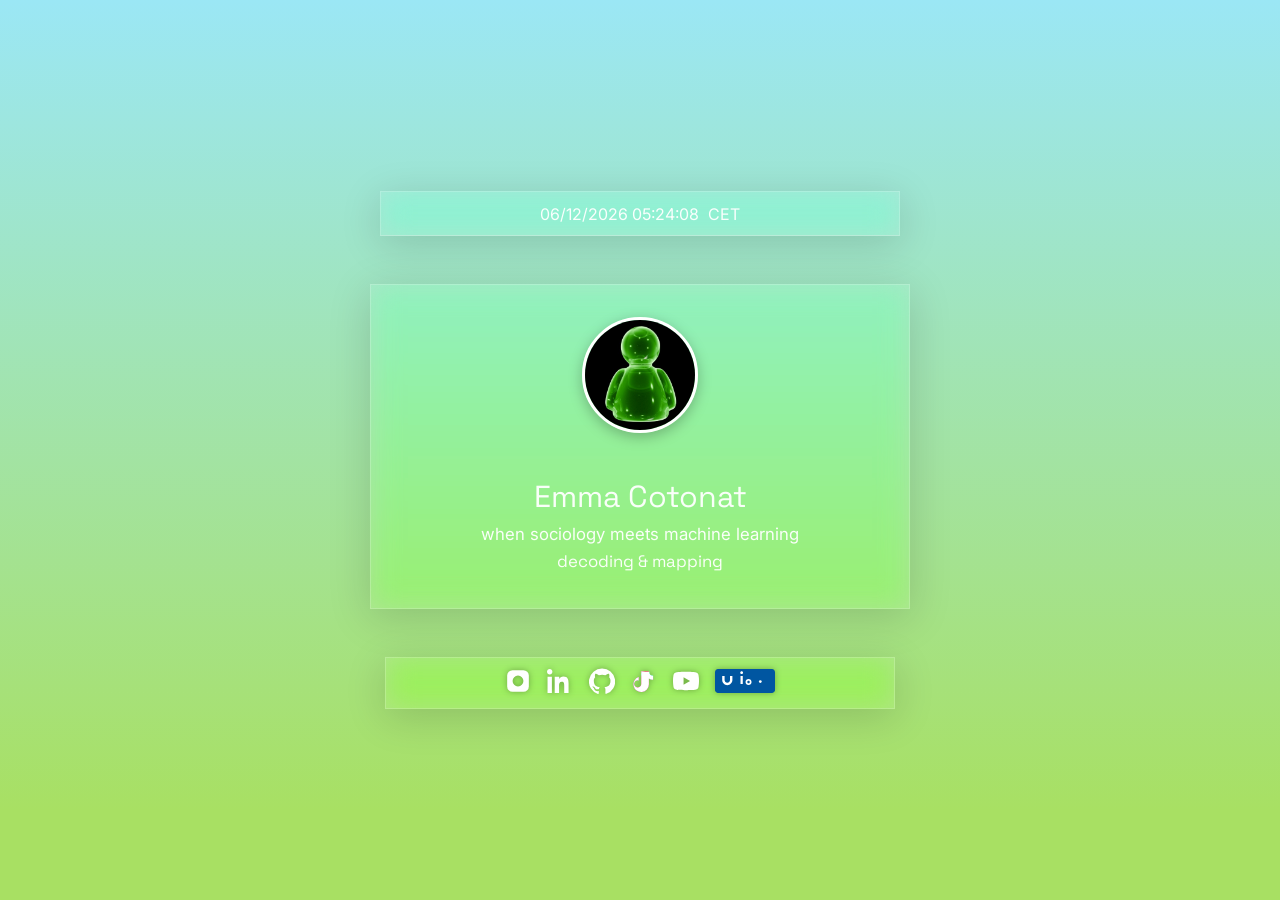
==== index.html @ 7f377938 "Update index.html" ====
<!DOCTYPE html>
<html lang="en">
<head>
  <meta charset="UTF-8" />
  <meta name="viewport" content="width=device-width, initial-scale=1" />
  <title>Emma Cotonat</title>
  <link rel="preconnect" href="https://fonts.googleapis.com">
  <link rel="preconnect" href="https://fonts.gstatic.com" crossorigin>
  <link href="https://fonts.googleapis.com/css2?family=Inter:wght@400;600&family=Space+Grotesk:wght@600;700&display=swap" rel="stylesheet">
  <link rel="stylesheet" href="style.css" />

</head>
<body>

  <main class="wrap">

    <!-- TOPBAR -->
    <section class="topbar">
      <div id="datetime" class="dt"></div>
      <div class="tz">CET</div>
    </section>

    <!-- CARD CENTRAL -->
    <section class="card">
      <img src="profile.jpg" alt="Emma Cotonat" class="avatar" />
      <h1 class="title">Emma Cotonat</h1>
      <p class="subtitle">when sociology meets machine learning</p>
      <p class="subtitle line2">decoding & mapping</p>
    </section>

    <!-- BARRA D’ICONES -->
    <section class="socialbar">
      <nav class="socials">
        <a href="https://www.instagram.com/emmacotonat/" target="_blank" aria-label="Instagram">
          <svg viewBox="0 0 24 24" class="ico"><path d="M7 2h10a5 5 0 0 1 5 5v10a5 5 0 0 1-5 5H7a5 5 0 0 1-5-5V7a5 5 0 0 1 5-5zm5 5a5 5 0 1 0 0 10 5 5 0 0 0 0-10z"/></svg>
        </a>

        <a href="https://www.linkedin.com/in/emma-cotonat/" target="_blank" aria-label="LinkedIn">
          <svg viewBox="0 0 24 24" class="ico"><path d="M4.98 3.5C4.98 4.88 3.86 6 2.5 6S0 4.88 0 3.5 1.12 1 2.5 1s2.48 1.12 2.48 2.5zM.5 8h4V23h-4V8zm7 0h3.8v2.04h.05c.53-1.01 1.83-2.08 3.77-2.08 4.03 0 4.78 2.65 4.78 6.1V23h-4v-6.65c0-1.59-.03-3.64-2.22-3.64-2.22 0-2.56 1.73-2.56 3.52V23h-4V8z"/></svg>
        </a>

        <a href="https://github.com/emmacotonat" target="_blank" aria-label="GitHub">
          <svg viewBox="0 0 24 24" class="ico"><path d="M12 .5a12 12 0 0 0-3.79 23.4c.6.11.82-.26.82-.58 0-.29-.01-1.06-.02-2.09-3.34.73-4.05-1.61-4.05-1.61-.55-1.41-1.35-1.79-1.35-1.79-1.11-.76.09-.74.09-.74 1.23.09 1.88 1.27 1.88 1.27 1.09 1.87 2.86 1.33 3.56 1.02.11-.8.43-1.34.78-1.65-2.67-.3-5.47-1.34-5.47-5.95 0-1.31.47-2.38 1.24-3.22-.12-.3-.54-1.52.12-3.16 0 0 1.01-.32 3.31 1.23a11.5 11.5 0 0 1 6.03 0c2.3-1.55 3.31-1.23 3.31-1.23.66 1.64.24 2.86.12 3.16.77.84 1.24 1.9 1.24 3.22 0 4.62-2.81 5.64-5.49 5.94.44.38.83 1.11.83 2.24 0 1.62-.01 2.93-.01 3.33 0 .32.22.7.83.58A12 12 0 0 0 12 .5z"/></svg>
        </a>

        <a href="https://www.tiktok.com/@emmacotonat" target="_blank" aria-label="TikTok">
          <svg viewBox="0 0 24 24" class="ico">
            <path fill="#25F4EE" d="M9.5 3v11.7a3.3 3.3 0 1 1-2.4-3.2V8.3a7.1 7.1 0 1 0 9.4 6.8v-5.5a6.4 6.4 0 0 0 3.9 1.3V7.2a3.7 3.7 0 0 1-3.6-3.7h-3.5Z"/>
            <path fill="#FE2C55" d="M9.5 3v1.8a6.4 6.4 0 0 1 3.9 1.3v1.9a6.4 6.4 0 0 1-3.9-1.3v7.9a3.3 3.3 0 1 1-2.4-3.2V8.3a7.1 7.1 0 1 0 9.4 6.8V9.5a6.4 6.4 0 0 0 3.9 1.3V9a6.4 6.4 0 0 1-3.9-1.3V3h-3.5Z"/>
            <path fill="#fff" d="M9.5 3v11.7a3.3 3.3 0 1 1-2.4-3.2V8.3a7.1 7.1 0 1 0 9.4 6.8v-5.5a6.4 6.4 0 0 0 3.9 1.3V7.2a3.7 3.7 0 0 1-3.6-3.7h-3.5Z"/>
          </svg>
        </a>

        <a href="https://www.youtube.com/@emmacotonat" target="_blank" aria-label="YouTube">
          <svg viewBox="0 0 24 24" class="ico"><path fill="#fff" d="M23.5 6.2a3 3 0 0 0-2.1-2.1C19.4 3.5 12 3.5 12 3.5s-7.4 0-9.4.6A3 3 0 0 0 .5 6.2 31 31 0 0 0 0 12a31 31 0 0 0 .5 5.8 3 3 0 0 0 2.1 2.1c2 .6 9.4.6 9.4.6s7.4 0 9.4-.6a3 3 0 0 0 2.1-2.1A31 31 0 0 0 24 12a31 31 0 0 0-.5-5.8zM9.75 15.5v-7l6 3.5-6 3.5z"/></svg>
        </a>

        <a href="https://emmacotonat.folio.uoc.edu/?lang=ca" target="_blank" aria-label="UOC">
          <svg class="ico uoc" viewBox="0 0 100 40">
            <rect width="100" height="40" fill="#0056A1" rx="4"/>
            <path fill="#fff" d="M20.5,27c-4.7,0-8.5-3.8-8.5-8.5v-7h4v7c0,2.5,2,4.5,4.5,4.5s4.5-2,4.5-4.5v-7h4v7c0,4.7-3.8,8.5-8.5,8.5Z"/>
            <path fill="#fff" d="M46.3,11.5h-3.8v13.5h3.8V11.5ZM44.4,8.5c1.3,0,2.3-1,2.3-2.3S45.7,3.9,44.4,3.9s-2.3,1-2.3,2.3,1,2.3,2.3,2.3Z"/>
            <path fill="#fff" d="M55.9,16.8c-2.8,0-5,2.2-5,5s2.2,5,5,5,5-2.2,5-5-2.2-5-5-5ZM55.9,23.9c-1.1,0-2.1-0.9-2.1-2.1s0.9-2.1,2.1-2.1,2.1,0.9,2.1,2.1-0.9,2.1-2.1,2.1Z"/>
            <circle fill="#fff" cx="75.5" cy="21" r="2.3"/>
          </svg>
        </a>
      </nav>
    </section>
  </main>

  <script src="script.js"></script>
</body>
</html>
---- style.css ----
:root {
  --g1: #c7ffe1;
  --g2: #9be7f5;
  --g3: #a8e063;
  --g4: #ffd27a;
  --fg: #fff;
  --shadow: 0 10px 40px rgba(0,0,0,.15);
}

body {
  margin: 0;
  font-family: Inter, system-ui, sans-serif;
  color: var(--fg);
  background: linear-gradient(180deg, var(--g2) 0%, var(--g3) 90%);
  min-height: 100vh;
}

/* EFECTE VIDRE */
.aero {
  background: rgba(255,255,255,0.12);
  backdrop-filter: blur(16px) saturate(180%);
  -webkit-backdrop-filter: blur(16px) saturate(180%);
  border: 1px solid rgba(255,255,255,0.18);
  box-shadow: var(--shadow);
}

/* TOPBAR */
.topbar {
  @extend .aero;
  display: flex;
  justify-content: center;
  align-items: center;
  gap: .6rem;
  padding: .7rem 1.2rem;
  font-weight: 600;
  text-shadow: 0 0 4px rgba(0,0,0,.5);
  width: 420px;
}

/* CARD CENTRAL */
.card {
  @extend .aero;
  width: 420px;
  padding: 2rem 1.8rem;
  text-align: center;
  display: flex;
  flex-direction: column;
  align-items: center;
  justify-content: center;
}

.avatar {
  width: 110px;
  height: 110px;
  border-radius: 50%;
  object-fit: cover;
  border: 3px solid #fff;
  box-shadow: 0 4px 14px rgba(0,0,0,.25);
  margin-bottom: 1.2rem;
}

.title {
  font-family: "Space Grotesk", Inter, sans-serif;
  font-size: 1.9rem;
  font-weight: 700;
  text-shadow: 0 0 6px rgba(0,0,0,0.4);
  margin-bottom: 0.3rem;
}

.subtitle {
  margin: 0.2rem 0;
  font-size: 1.05rem;
  text-shadow: 0 0 4px rgba(0,0,0,0.4);
}

.line2 {
  font-weight: 600;
  font-family: "Space Grotesk", Inter, sans-serif;
}

/* SOCIALBAR */
.socialbar {
  @extend .aero;
  width: 420px;
  padding: 10px 14px;
}

.socials {
  display: flex;
  gap: 16px;
  justify-content: center;
  align-items: center;
}

.ico {
  width: 26px;
  height: 26px;
  fill: #fff;
  filter: drop-shadow(0 0 3px rgba(0,0,0,0.4));
  transition: transform .2s ease, filter .2s ease;
}
.socials a:hover .ico {
  transform: scale(1.12);
  filter: drop-shadow(0 0 8px rgba(255,255,255,0.8));
}

.ico.uoc {
  width: 60px;
  height: 24px;
  border-radius: 4px;
}

.wrap > * + * { margin-top: 24px; }

.wrap {
  min-height: 100vh;
  display: flex;
  flex-direction: column;
  align-items: center;
  justify-content: center;
  gap: 24px;
}

body, h1, h2, h3, h4, h5, h6, p, div, span {
  font-weight: 400 !important;
}

/* === AJUSTOS FINALS DEFINITIUS === */

/* Igualar amplada dels tres blocs */
.topbar, .card, .socialbar {
  width: 480px !important;
  max-width: 90vw;
  background: rgba(255, 255, 255, 0.12);
  backdrop-filter: blur(14px) saturate(160%);
  -webkit-backdrop-filter: blur(14px) saturate(160%);
  border: 1px solid rgba(255, 255, 255, 0.18);
  box-shadow: 0 8px 40px rgba(0, 0, 0, 0.15);
  border-radius: 0;
}

/* Centrar verticalment */
.wrap {
  min-height: 100vh;
  display: flex;
  flex-direction: column;
  align-items: center;
  justify-content: center;
  gap: 24px;
}

/* Text sense negreta */
* {
  font-weight: 400 !important;
  text-shadow: none !important;
}

/* Millor visibilitat de text en fons clar */
body, .title, .subtitle, .line2, .dt, .tz {
  color: rgba(255, 255, 255, 0.95) !important;
}

/* Icones amb més presència i contrast */
.ico {
  width: 26px;
  height: 26px;
  fill: #fff;
  filter: drop-shadow(0 0 3px rgba(0,0,0,0.3));
  transition: transform 0.2s ease, filter 0.2s ease;
}

.socials a:hover .ico {
  transform: scale(1.12);
  filter: drop-shadow(0 0 6px rgba(255,255,255,0.7));
}

/* Logo UOC */
.ico.uoc {
  width: 60px;
  height: 24px;
  border-radius: 3px;
}
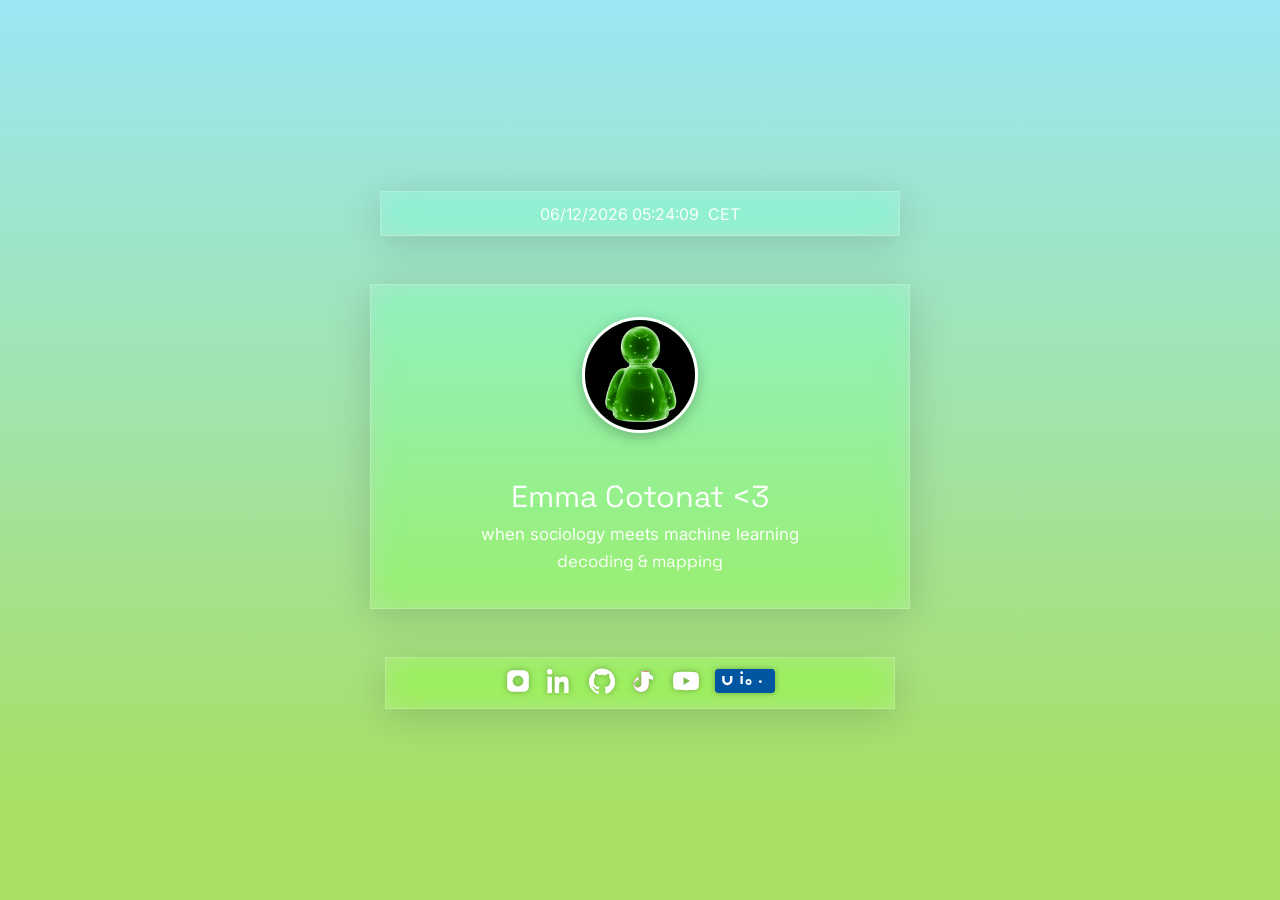
==== commit 24f4e590: "b" ====
--- a/index.html
+++ b/index.html
@@ -23,7 +23,7 @@
     <!-- CARD CENTRAL -->
     <section class="card">
       <img src="profile.jpg" alt="Emma Cotonat" class="avatar" />
-      <h1 class="title">Emma Cotonat</h1>
+      <h1 class="title">Emma Cotonat <3</h1>
       <p class="subtitle">when sociology meets machine learning</p>
       <p class="subtitle line2">decoding & mapping</p>
     </section>
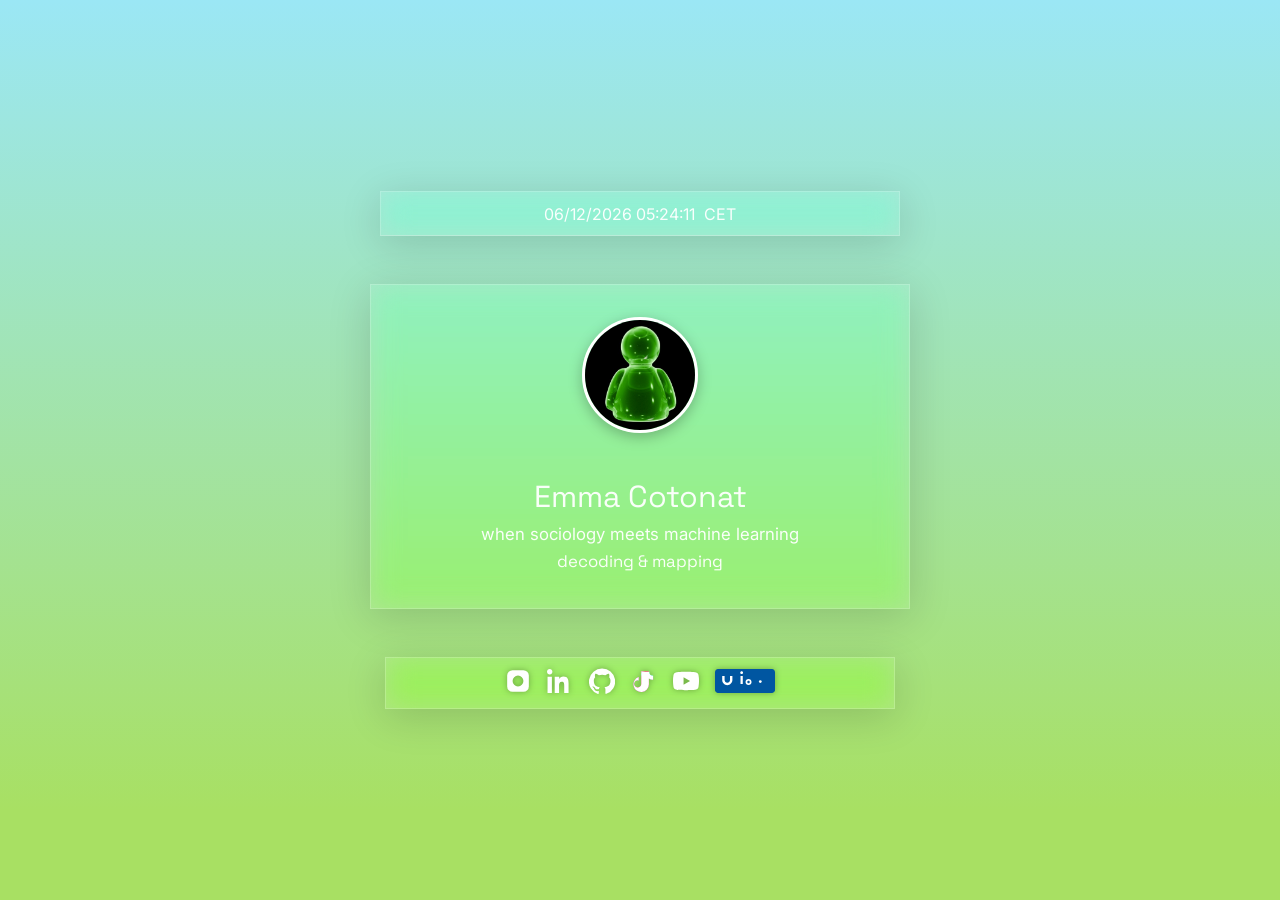
==== commit 11a4035c: "b" ====
--- a/index.html
+++ b/index.html
@@ -1,15 +1,19 @@
 <!DOCTYPE html>
 <html lang="en">
+
 <head>
   <meta charset="UTF-8" />
   <meta name="viewport" content="width=device-width, initial-scale=1" />
   <title>Emma Cotonat</title>
   <link rel="preconnect" href="https://fonts.googleapis.com">
   <link rel="preconnect" href="https://fonts.gstatic.com" crossorigin>
-  <link href="https://fonts.googleapis.com/css2?family=Inter:wght@400;600&family=Space+Grotesk:wght@600;700&display=swap" rel="stylesheet">
+  <link
+    href="https://fonts.googleapis.com/css2?family=Inter:wght@400;600&family=Space+Grotesk:wght@600;700&display=swap"
+    rel="stylesheet">
   <link rel="stylesheet" href="style.css" />
 
 </head>
+
 <body>
 
   <main class="wrap">
@@ -23,7 +27,7 @@
     <!-- CARD CENTRAL -->
     <section class="card">
       <img src="profile.jpg" alt="Emma Cotonat" class="avatar" />
-      <h1 class="title">Emma Cotonat <3</h1>
+      <h1 class="title">Emma Cotonat</h1>
       <p class="subtitle">when sociology meets machine learning</p>
       <p class="subtitle line2">decoding & mapping</p>
     </section>
@@ -32,36 +36,54 @@
     <section class="socialbar">
       <nav class="socials">
         <a href="https://www.instagram.com/emmacotonat/" target="_blank" aria-label="Instagram">
-          <svg viewBox="0 0 24 24" class="ico"><path d="M7 2h10a5 5 0 0 1 5 5v10a5 5 0 0 1-5 5H7a5 5 0 0 1-5-5V7a5 5 0 0 1 5-5zm5 5a5 5 0 1 0 0 10 5 5 0 0 0 0-10z"/></svg>
+          <svg viewBox="0 0 24 24" class="ico">
+            <path
+              d="M7 2h10a5 5 0 0 1 5 5v10a5 5 0 0 1-5 5H7a5 5 0 0 1-5-5V7a5 5 0 0 1 5-5zm5 5a5 5 0 1 0 0 10 5 5 0 0 0 0-10z" />
+          </svg>
         </a>
 
         <a href="https://www.linkedin.com/in/emma-cotonat/" target="_blank" aria-label="LinkedIn">
-          <svg viewBox="0 0 24 24" class="ico"><path d="M4.98 3.5C4.98 4.88 3.86 6 2.5 6S0 4.88 0 3.5 1.12 1 2.5 1s2.48 1.12 2.48 2.5zM.5 8h4V23h-4V8zm7 0h3.8v2.04h.05c.53-1.01 1.83-2.08 3.77-2.08 4.03 0 4.78 2.65 4.78 6.1V23h-4v-6.65c0-1.59-.03-3.64-2.22-3.64-2.22 0-2.56 1.73-2.56 3.52V23h-4V8z"/></svg>
+          <svg viewBox="0 0 24 24" class="ico">
+            <path
+              d="M4.98 3.5C4.98 4.88 3.86 6 2.5 6S0 4.88 0 3.5 1.12 1 2.5 1s2.48 1.12 2.48 2.5zM.5 8h4V23h-4V8zm7 0h3.8v2.04h.05c.53-1.01 1.83-2.08 3.77-2.08 4.03 0 4.78 2.65 4.78 6.1V23h-4v-6.65c0-1.59-.03-3.64-2.22-3.64-2.22 0-2.56 1.73-2.56 3.52V23h-4V8z" />
+          </svg>
         </a>
 
         <a href="https://github.com/emmacotonat" target="_blank" aria-label="GitHub">
-          <svg viewBox="0 0 24 24" class="ico"><path d="M12 .5a12 12 0 0 0-3.79 23.4c.6.11.82-.26.82-.58 0-.29-.01-1.06-.02-2.09-3.34.73-4.05-1.61-4.05-1.61-.55-1.41-1.35-1.79-1.35-1.79-1.11-.76.09-.74.09-.74 1.23.09 1.88 1.27 1.88 1.27 1.09 1.87 2.86 1.33 3.56 1.02.11-.8.43-1.34.78-1.65-2.67-.3-5.47-1.34-5.47-5.95 0-1.31.47-2.38 1.24-3.22-.12-.3-.54-1.52.12-3.16 0 0 1.01-.32 3.31 1.23a11.5 11.5 0 0 1 6.03 0c2.3-1.55 3.31-1.23 3.31-1.23.66 1.64.24 2.86.12 3.16.77.84 1.24 1.9 1.24 3.22 0 4.62-2.81 5.64-5.49 5.94.44.38.83 1.11.83 2.24 0 1.62-.01 2.93-.01 3.33 0 .32.22.7.83.58A12 12 0 0 0 12 .5z"/></svg>
+          <svg viewBox="0 0 24 24" class="ico">
+            <path
+              d="M12 .5a12 12 0 0 0-3.79 23.4c.6.11.82-.26.82-.58 0-.29-.01-1.06-.02-2.09-3.34.73-4.05-1.61-4.05-1.61-.55-1.41-1.35-1.79-1.35-1.79-1.11-.76.09-.74.09-.74 1.23.09 1.88 1.27 1.88 1.27 1.09 1.87 2.86 1.33 3.56 1.02.11-.8.43-1.34.78-1.65-2.67-.3-5.47-1.34-5.47-5.95 0-1.31.47-2.38 1.24-3.22-.12-.3-.54-1.52.12-3.16 0 0 1.01-.32 3.31 1.23a11.5 11.5 0 0 1 6.03 0c2.3-1.55 3.31-1.23 3.31-1.23.66 1.64.24 2.86.12 3.16.77.84 1.24 1.9 1.24 3.22 0 4.62-2.81 5.64-5.49 5.94.44.38.83 1.11.83 2.24 0 1.62-.01 2.93-.01 3.33 0 .32.22.7.83.58A12 12 0 0 0 12 .5z" />
+          </svg>
         </a>
 
         <a href="https://www.tiktok.com/@emmacotonat" target="_blank" aria-label="TikTok">
           <svg viewBox="0 0 24 24" class="ico">
-            <path fill="#25F4EE" d="M9.5 3v11.7a3.3 3.3 0 1 1-2.4-3.2V8.3a7.1 7.1 0 1 0 9.4 6.8v-5.5a6.4 6.4 0 0 0 3.9 1.3V7.2a3.7 3.7 0 0 1-3.6-3.7h-3.5Z"/>
-            <path fill="#FE2C55" d="M9.5 3v1.8a6.4 6.4 0 0 1 3.9 1.3v1.9a6.4 6.4 0 0 1-3.9-1.3v7.9a3.3 3.3 0 1 1-2.4-3.2V8.3a7.1 7.1 0 1 0 9.4 6.8V9.5a6.4 6.4 0 0 0 3.9 1.3V9a6.4 6.4 0 0 1-3.9-1.3V3h-3.5Z"/>
-            <path fill="#fff" d="M9.5 3v11.7a3.3 3.3 0 1 1-2.4-3.2V8.3a7.1 7.1 0 1 0 9.4 6.8v-5.5a6.4 6.4 0 0 0 3.9 1.3V7.2a3.7 3.7 0 0 1-3.6-3.7h-3.5Z"/>
+            <path fill="#25F4EE"
+              d="M9.5 3v11.7a3.3 3.3 0 1 1-2.4-3.2V8.3a7.1 7.1 0 1 0 9.4 6.8v-5.5a6.4 6.4 0 0 0 3.9 1.3V7.2a3.7 3.7 0 0 1-3.6-3.7h-3.5Z" />
+            <path fill="#FE2C55"
+              d="M9.5 3v1.8a6.4 6.4 0 0 1 3.9 1.3v1.9a6.4 6.4 0 0 1-3.9-1.3v7.9a3.3 3.3 0 1 1-2.4-3.2V8.3a7.1 7.1 0 1 0 9.4 6.8V9.5a6.4 6.4 0 0 0 3.9 1.3V9a6.4 6.4 0 0 1-3.9-1.3V3h-3.5Z" />
+            <path fill="#fff"
+              d="M9.5 3v11.7a3.3 3.3 0 1 1-2.4-3.2V8.3a7.1 7.1 0 1 0 9.4 6.8v-5.5a6.4 6.4 0 0 0 3.9 1.3V7.2a3.7 3.7 0 0 1-3.6-3.7h-3.5Z" />
           </svg>
         </a>
 
         <a href="https://www.youtube.com/@emmacotonat" target="_blank" aria-label="YouTube">
-          <svg viewBox="0 0 24 24" class="ico"><path fill="#fff" d="M23.5 6.2a3 3 0 0 0-2.1-2.1C19.4 3.5 12 3.5 12 3.5s-7.4 0-9.4.6A3 3 0 0 0 .5 6.2 31 31 0 0 0 0 12a31 31 0 0 0 .5 5.8 3 3 0 0 0 2.1 2.1c2 .6 9.4.6 9.4.6s7.4 0 9.4-.6a3 3 0 0 0 2.1-2.1A31 31 0 0 0 24 12a31 31 0 0 0-.5-5.8zM9.75 15.5v-7l6 3.5-6 3.5z"/></svg>
+          <svg viewBox="0 0 24 24" class="ico">
+            <path fill="#fff"
+              d="M23.5 6.2a3 3 0 0 0-2.1-2.1C19.4 3.5 12 3.5 12 3.5s-7.4 0-9.4.6A3 3 0 0 0 .5 6.2 31 31 0 0 0 0 12a31 31 0 0 0 .5 5.8 3 3 0 0 0 2.1 2.1c2 .6 9.4.6 9.4.6s7.4 0 9.4-.6a3 3 0 0 0 2.1-2.1A31 31 0 0 0 24 12a31 31 0 0 0-.5-5.8zM9.75 15.5v-7l6 3.5-6 3.5z" />
+          </svg>
         </a>
 
         <a href="https://emmacotonat.folio.uoc.edu/?lang=ca" target="_blank" aria-label="UOC">
           <svg class="ico uoc" viewBox="0 0 100 40">
-            <rect width="100" height="40" fill="#0056A1" rx="4"/>
-            <path fill="#fff" d="M20.5,27c-4.7,0-8.5-3.8-8.5-8.5v-7h4v7c0,2.5,2,4.5,4.5,4.5s4.5-2,4.5-4.5v-7h4v7c0,4.7-3.8,8.5-8.5,8.5Z"/>
-            <path fill="#fff" d="M46.3,11.5h-3.8v13.5h3.8V11.5ZM44.4,8.5c1.3,0,2.3-1,2.3-2.3S45.7,3.9,44.4,3.9s-2.3,1-2.3,2.3,1,2.3,2.3,2.3Z"/>
-            <path fill="#fff" d="M55.9,16.8c-2.8,0-5,2.2-5,5s2.2,5,5,5,5-2.2,5-5-2.2-5-5-5ZM55.9,23.9c-1.1,0-2.1-0.9-2.1-2.1s0.9-2.1,2.1-2.1,2.1,0.9,2.1,2.1-0.9,2.1-2.1,2.1Z"/>
-            <circle fill="#fff" cx="75.5" cy="21" r="2.3"/>
+            <rect width="100" height="40" fill="#0056A1" rx="4" />
+            <path fill="#fff"
+              d="M20.5,27c-4.7,0-8.5-3.8-8.5-8.5v-7h4v7c0,2.5,2,4.5,4.5,4.5s4.5-2,4.5-4.5v-7h4v7c0,4.7-3.8,8.5-8.5,8.5Z" />
+            <path fill="#fff"
+              d="M46.3,11.5h-3.8v13.5h3.8V11.5ZM44.4,8.5c1.3,0,2.3-1,2.3-2.3S45.7,3.9,44.4,3.9s-2.3,1-2.3,2.3,1,2.3,2.3,2.3Z" />
+            <path fill="#fff"
+              d="M55.9,16.8c-2.8,0-5,2.2-5,5s2.2,5,5,5,5-2.2,5-5-2.2-5-5-5ZM55.9,23.9c-1.1,0-2.1-0.9-2.1-2.1s0.9-2.1,2.1-2.1,2.1,0.9,2.1,2.1-0.9,2.1-2.1,2.1Z" />
+            <circle fill="#fff" cx="75.5" cy="21" r="2.3" />
           </svg>
         </a>
       </nav>
@@ -70,4 +92,5 @@
 
   <script src="script.js"></script>
 </body>
-</html>
+
+</html>
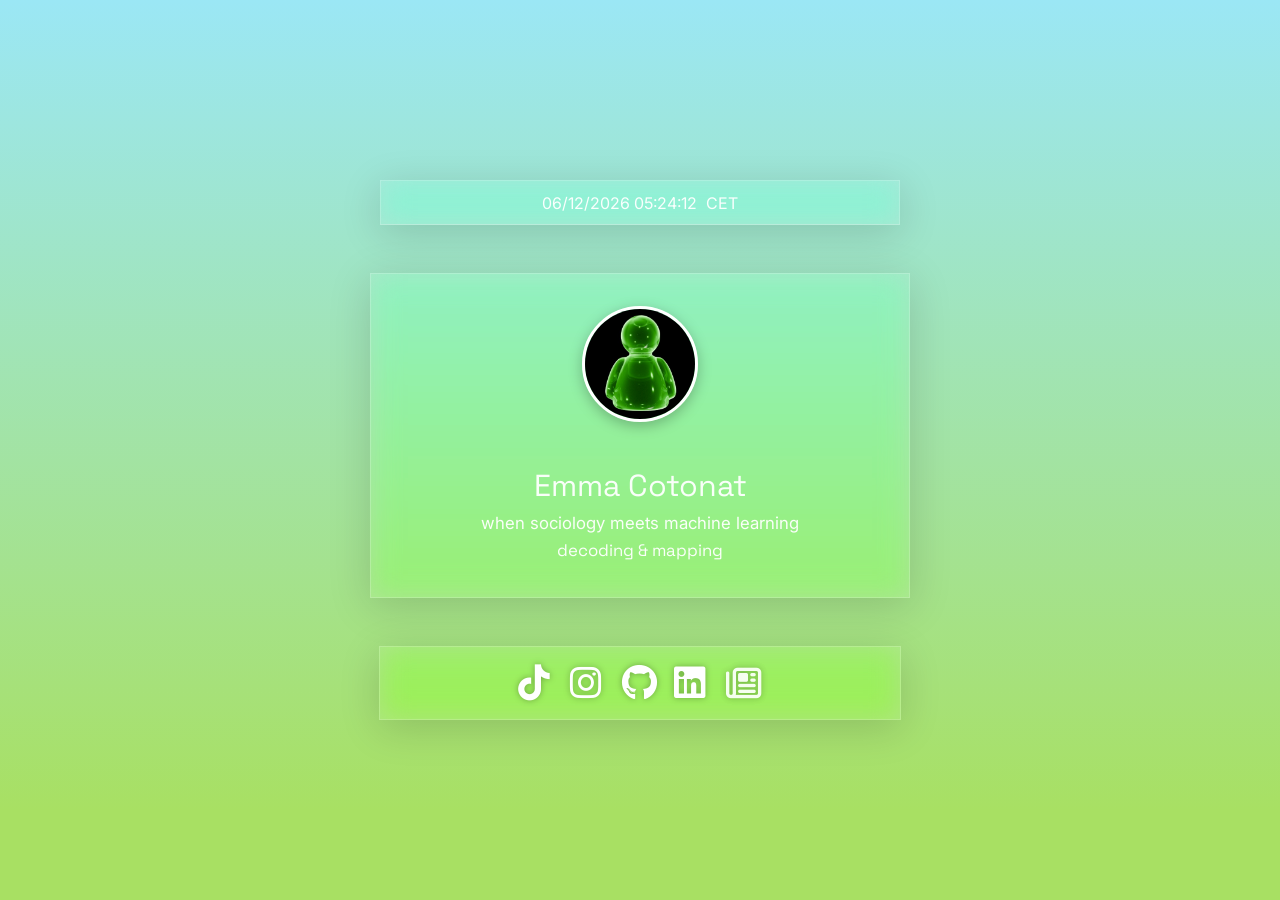
==== commit 077867b9: "b" ====
--- a/index.html
+++ b/index.html
@@ -10,6 +10,7 @@
   <link
     href="https://fonts.googleapis.com/css2?family=Inter:wght@400;600&family=Space+Grotesk:wght@600;700&display=swap"
     rel="stylesheet">
+  <link rel="stylesheet" href="https://cdnjs.cloudflare.com/ajax/libs/font-awesome/6.4.0/css/all.min.css" />
   <link rel="stylesheet" href="style.css" />
 
 </head>
@@ -35,56 +36,28 @@
     <!-- BARRA D’ICONES -->
     <section class="socialbar">
       <nav class="socials">
+        <!-- <a href="https://www.youtube.com/@emmacotonat" target="_blank" aria-label="YouTube">
+          <i class="fa-brands fa-youtube ico"></i>
+        </a> -->
+
+        <a href="https://www.tiktok.com/@emmacotonat" target="_blank" aria-label="TikTok">
+          <i class="fa-brands fa-tiktok ico"></i>
+        </a>
+
         <a href="https://www.instagram.com/emmacotonat/" target="_blank" aria-label="Instagram">
-          <svg viewBox="0 0 24 24" class="ico">
-            <path
-              d="M7 2h10a5 5 0 0 1 5 5v10a5 5 0 0 1-5 5H7a5 5 0 0 1-5-5V7a5 5 0 0 1 5-5zm5 5a5 5 0 1 0 0 10 5 5 0 0 0 0-10z" />
-          </svg>
+          <i class="fa-brands fa-instagram ico"></i>
+        </a>
+
+        <a href="https://github.com/emmacotonat" target="_blank" aria-label="GitHub">
+          <i class="fa-brands fa-github ico"></i>
         </a>
 
         <a href="https://www.linkedin.com/in/emma-cotonat/" target="_blank" aria-label="LinkedIn">
-          <svg viewBox="0 0 24 24" class="ico">
-            <path
-              d="M4.98 3.5C4.98 4.88 3.86 6 2.5 6S0 4.88 0 3.5 1.12 1 2.5 1s2.48 1.12 2.48 2.5zM.5 8h4V23h-4V8zm7 0h3.8v2.04h.05c.53-1.01 1.83-2.08 3.77-2.08 4.03 0 4.78 2.65 4.78 6.1V23h-4v-6.65c0-1.59-.03-3.64-2.22-3.64-2.22 0-2.56 1.73-2.56 3.52V23h-4V8z" />
-          </svg>
-        </a>
-
-        <a href="https://github.com/emmacotonat" target="_blank" aria-label="GitHub">
-          <svg viewBox="0 0 24 24" class="ico">
-            <path
-              d="M12 .5a12 12 0 0 0-3.79 23.4c.6.11.82-.26.82-.58 0-.29-.01-1.06-.02-2.09-3.34.73-4.05-1.61-4.05-1.61-.55-1.41-1.35-1.79-1.35-1.79-1.11-.76.09-.74.09-.74 1.23.09 1.88 1.27 1.88 1.27 1.09 1.87 2.86 1.33 3.56 1.02.11-.8.43-1.34.78-1.65-2.67-.3-5.47-1.34-5.47-5.95 0-1.31.47-2.38 1.24-3.22-.12-.3-.54-1.52.12-3.16 0 0 1.01-.32 3.31 1.23a11.5 11.5 0 0 1 6.03 0c2.3-1.55 3.31-1.23 3.31-1.23.66 1.64.24 2.86.12 3.16.77.84 1.24 1.9 1.24 3.22 0 4.62-2.81 5.64-5.49 5.94.44.38.83 1.11.83 2.24 0 1.62-.01 2.93-.01 3.33 0 .32.22.7.83.58A12 12 0 0 0 12 .5z" />
-          </svg>
-        </a>
-
-        <a href="https://www.tiktok.com/@emmacotonat" target="_blank" aria-label="TikTok">
-          <svg viewBox="0 0 24 24" class="ico">
-            <path fill="#25F4EE"
-              d="M9.5 3v11.7a3.3 3.3 0 1 1-2.4-3.2V8.3a7.1 7.1 0 1 0 9.4 6.8v-5.5a6.4 6.4 0 0 0 3.9 1.3V7.2a3.7 3.7 0 0 1-3.6-3.7h-3.5Z" />
-            <path fill="#FE2C55"
-              d="M9.5 3v1.8a6.4 6.4 0 0 1 3.9 1.3v1.9a6.4 6.4 0 0 1-3.9-1.3v7.9a3.3 3.3 0 1 1-2.4-3.2V8.3a7.1 7.1 0 1 0 9.4 6.8V9.5a6.4 6.4 0 0 0 3.9 1.3V9a6.4 6.4 0 0 1-3.9-1.3V3h-3.5Z" />
-            <path fill="#fff"
-              d="M9.5 3v11.7a3.3 3.3 0 1 1-2.4-3.2V8.3a7.1 7.1 0 1 0 9.4 6.8v-5.5a6.4 6.4 0 0 0 3.9 1.3V7.2a3.7 3.7 0 0 1-3.6-3.7h-3.5Z" />
-          </svg>
-        </a>
-
-        <a href="https://www.youtube.com/@emmacotonat" target="_blank" aria-label="YouTube">
-          <svg viewBox="0 0 24 24" class="ico">
-            <path fill="#fff"
-              d="M23.5 6.2a3 3 0 0 0-2.1-2.1C19.4 3.5 12 3.5 12 3.5s-7.4 0-9.4.6A3 3 0 0 0 .5 6.2 31 31 0 0 0 0 12a31 31 0 0 0 .5 5.8 3 3 0 0 0 2.1 2.1c2 .6 9.4.6 9.4.6s7.4 0 9.4-.6a3 3 0 0 0 2.1-2.1A31 31 0 0 0 24 12a31 31 0 0 0-.5-5.8zM9.75 15.5v-7l6 3.5-6 3.5z" />
-          </svg>
+          <i class="fa-brands fa-linkedin ico"></i>
         </a>
 
         <a href="https://emmacotonat.folio.uoc.edu/?lang=ca" target="_blank" aria-label="UOC">
-          <svg class="ico uoc" viewBox="0 0 100 40">
-            <rect width="100" height="40" fill="#0056A1" rx="4" />
-            <path fill="#fff"
-              d="M20.5,27c-4.7,0-8.5-3.8-8.5-8.5v-7h4v7c0,2.5,2,4.5,4.5,4.5s4.5-2,4.5-4.5v-7h4v7c0,4.7-3.8,8.5-8.5,8.5Z" />
-            <path fill="#fff"
-              d="M46.3,11.5h-3.8v13.5h3.8V11.5ZM44.4,8.5c1.3,0,2.3-1,2.3-2.3S45.7,3.9,44.4,3.9s-2.3,1-2.3,2.3,1,2.3,2.3,2.3Z" />
-            <path fill="#fff"
-              d="M55.9,16.8c-2.8,0-5,2.2-5,5s2.2,5,5,5,5-2.2,5-5-2.2-5-5-5ZM55.9,23.9c-1.1,0-2.1-0.9-2.1-2.1s0.9-2.1,2.1-2.1,2.1,0.9,2.1,2.1-0.9,2.1-2.1,2.1Z" />
-            <circle fill="#fff" cx="75.5" cy="21" r="2.3" />
-          </svg>
+          <i class="fa-regular fa-newspaper ico ico-uoc"></i>
         </a>
       </nav>
     </section>
--- a/style.css
+++ b/style.css
@@ -4,7 +4,7 @@
   --g3: #a8e063;
   --g4: #ffd27a;
   --fg: #fff;
-  --shadow: 0 10px 40px rgba(0,0,0,.15);
+  --shadow: 0 10px 40px rgba(0, 0, 0, .15);
 }
 
 body {
@@ -17,10 +17,10 @@
 
 /* EFECTE VIDRE */
 .aero {
-  background: rgba(255,255,255,0.12);
+  background: rgba(255, 255, 255, 0.12);
   backdrop-filter: blur(16px) saturate(180%);
   -webkit-backdrop-filter: blur(16px) saturate(180%);
-  border: 1px solid rgba(255,255,255,0.18);
+  border: 1px solid rgba(255, 255, 255, 0.18);
   box-shadow: var(--shadow);
 }
 
@@ -33,7 +33,7 @@
   gap: .6rem;
   padding: .7rem 1.2rem;
   font-weight: 600;
-  text-shadow: 0 0 4px rgba(0,0,0,.5);
+  text-shadow: 0 0 4px rgba(0, 0, 0, .5);
   width: 420px;
 }
 
@@ -55,7 +55,7 @@
   border-radius: 50%;
   object-fit: cover;
   border: 3px solid #fff;
-  box-shadow: 0 4px 14px rgba(0,0,0,.25);
+  box-shadow: 0 4px 14px rgba(0, 0, 0, .25);
   margin-bottom: 1.2rem;
 }
 
@@ -63,14 +63,14 @@
   font-family: "Space Grotesk", Inter, sans-serif;
   font-size: 1.9rem;
   font-weight: 700;
-  text-shadow: 0 0 6px rgba(0,0,0,0.4);
+  text-shadow: 0 0 6px rgba(0, 0, 0, 0.4);
   margin-bottom: 0.3rem;
 }
 
 .subtitle {
   margin: 0.2rem 0;
   font-size: 1.05rem;
-  text-shadow: 0 0 4px rgba(0,0,0,0.4);
+  text-shadow: 0 0 4px rgba(0, 0, 0, 0.4);
 }
 
 .line2 {
@@ -82,7 +82,7 @@
 .socialbar {
   @extend .aero;
   width: 420px;
-  padding: 10px 14px;
+  padding: 18px 20px;
 }
 
 .socials {
@@ -92,25 +92,49 @@
   align-items: center;
 }
 
+.socials a {
+  display: flex;
+  align-items: center;
+  justify-content: center;
+  width: 36px;
+  height: 36px;
+  text-decoration: none;
+  outline: none;
+  border-bottom: none;
+}
+
 .ico {
-  width: 26px;
-  height: 26px;
+  width: 36px;
+  height: 36px;
   fill: #fff;
-  filter: drop-shadow(0 0 3px rgba(0,0,0,0.4));
+  color: #fff;
+  font-size: 36px;
+  filter: drop-shadow(0 0 3px rgba(0, 0, 0, 0.4));
   transition: transform .2s ease, filter .2s ease;
 }
+
 .socials a:hover .ico {
   transform: scale(1.12);
-  filter: drop-shadow(0 0 8px rgba(255,255,255,0.8));
-}
-
-.ico.uoc {
-  width: 60px;
-  height: 24px;
-  border-radius: 4px;
-}
-
-.wrap > * + * { margin-top: 24px; }
+  filter: drop-shadow(0 0 8px rgba(255, 255, 255, 0.8));
+}
+
+/* Icono UOC más fino usando filtros de reducción de grosor visual */
+.ico-uoc {
+  filter: drop-shadow(0 0 3px rgba(0, 0, 0, 0.4)) contrast(0.85) brightness(1.15);
+  opacity: 0.9;
+  transform: scale(0.98);
+}
+
+.socials a:hover .ico-uoc {
+  transform: scale(1.1);
+  filter: drop-shadow(0 0 8px rgba(255, 255, 255, 0.8)) contrast(0.85) brightness(1.15);
+  opacity: 1;
+}
+
+
+.wrap>*+* {
+  margin-top: 24px;
+}
 
 .wrap {
   min-height: 100vh;
@@ -121,14 +145,25 @@
   gap: 24px;
 }
 
-body, h1, h2, h3, h4, h5, h6, p, div, span {
+body,
+h1,
+h2,
+h3,
+h4,
+h5,
+h6,
+p,
+div,
+span {
   font-weight: 400 !important;
 }
 
 /* === AJUSTOS FINALS DEFINITIUS === */
 
 /* Igualar amplada dels tres blocs */
-.topbar, .card, .socialbar {
+.topbar,
+.card,
+.socialbar {
   width: 480px !important;
   max-width: 90vw;
   background: rgba(255, 255, 255, 0.12);
@@ -156,27 +191,27 @@
 }
 
 /* Millor visibilitat de text en fons clar */
-body, .title, .subtitle, .line2, .dt, .tz {
+body,
+.title,
+.subtitle,
+.line2,
+.dt,
+.tz {
   color: rgba(255, 255, 255, 0.95) !important;
 }
 
 /* Icones amb més presència i contrast */
 .ico {
-  width: 26px;
-  height: 26px;
+  width: 36px;
+  height: 36px;
   fill: #fff;
-  filter: drop-shadow(0 0 3px rgba(0,0,0,0.3));
+  color: #fff;
+  font-size: 36px;
+  filter: drop-shadow(0 0 3px rgba(0, 0, 0, 0.3));
   transition: transform 0.2s ease, filter 0.2s ease;
 }
 
 .socials a:hover .ico {
   transform: scale(1.12);
-  filter: drop-shadow(0 0 6px rgba(255,255,255,0.7));
-}
-
-/* Logo UOC */
-.ico.uoc {
-  width: 60px;
-  height: 24px;
-  border-radius: 3px;
-}
+  filter: drop-shadow(0 0 6px rgba(255, 255, 255, 0.7));
+}
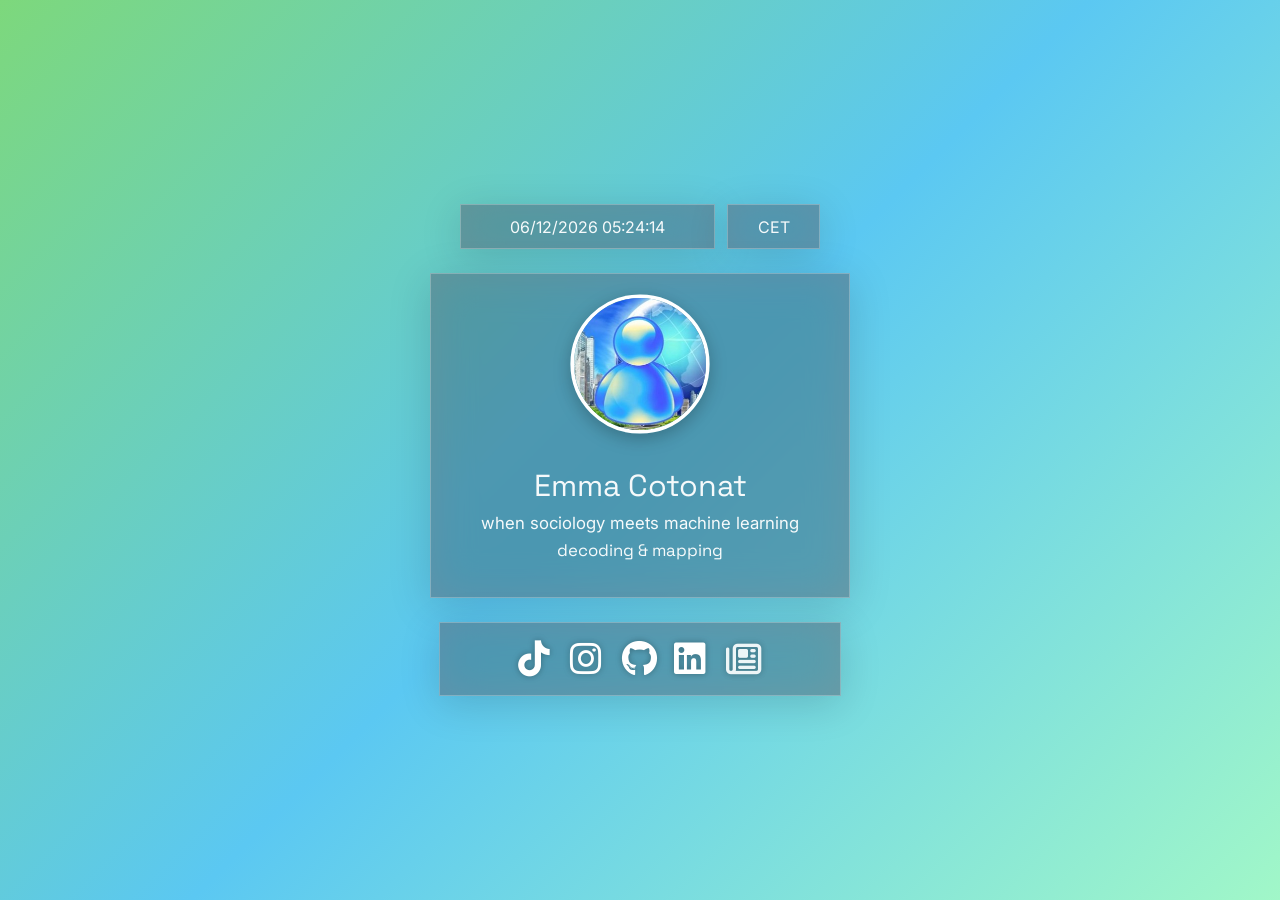
==== commit 7ee60d92: "new1" ====
--- a/index.html
+++ b/index.html
@@ -20,9 +20,13 @@
   <main class="wrap">
 
     <!-- TOPBAR -->
-    <section class="topbar">
-      <div id="datetime" class="dt"></div>
-      <div class="tz">CET</div>
+    <section class="topbar-container">
+      <section class="topbar topbar-datetime">
+        <div id="datetime" class="dt"></div>
+      </section>
+      <section class="topbar topbar-cet">
+        <div class="tz">CET</div>
+      </section>
     </section>
 
     <!-- CARD CENTRAL -->
--- a/style.css
+++ b/style.css
@@ -11,17 +11,41 @@
   margin: 0;
   font-family: Inter, system-ui, sans-serif;
   color: var(--fg);
-  background: linear-gradient(180deg, var(--g2) 0%, var(--g3) 90%);
+  background: linear-gradient(135deg, #7dd87c 0%, #5bc8f2 25%, #a1f7c8 50%, #4fc3f7 75%, #7dd87c 100%);
+  background-size: 200% 200%;
+  animation: gradientShift 4s ease infinite;
   min-height: 100vh;
+}
+
+@keyframes gradientShift {
+  0% {
+    background-position: 0% 50%;
+  }
+
+  50% {
+    background-position: 100% 50%;
+  }
+
+  100% {
+    background-position: 0% 50%;
+  }
 }
 
 /* EFECTE VIDRE */
 .aero {
-  background: rgba(255, 255, 255, 0.12);
-  backdrop-filter: blur(16px) saturate(180%);
-  -webkit-backdrop-filter: blur(16px) saturate(180%);
-  border: 1px solid rgba(255, 255, 255, 0.18);
+  background: rgba(100, 110, 125, 0.6);
+  backdrop-filter: blur(20px) saturate(180%);
+  -webkit-backdrop-filter: blur(20px) saturate(180%);
+  border: 1px solid rgba(255, 255, 255, 0.25);
   box-shadow: var(--shadow);
+}
+
+/* TOPBAR CONTAINER */
+.topbar-container {
+  display: flex;
+  gap: 12px;
+  align-items: center;
+  justify-content: center;
 }
 
 /* TOPBAR */
@@ -54,6 +78,8 @@
   height: 110px;
   border-radius: 50%;
   object-fit: cover;
+  object-position: center;
+  transform: scale(1.2);
   border: 3px solid #fff;
   box-shadow: 0 4px 14px rgba(0, 0, 0, .25);
   margin-bottom: 1.2rem;
@@ -133,7 +159,7 @@
 
 
 .wrap>*+* {
-  margin-top: 24px;
+  margin-top: 12px;
 }
 
 .wrap {
@@ -160,16 +186,42 @@
 
 /* === AJUSTOS FINALS DEFINITIUS === */
 
-/* Igualar amplada dels tres blocs */
-.topbar,
+/* Igualar amplada dels blocs */
 .card,
 .socialbar {
-  width: 480px !important;
+  width: 360px !important;
   max-width: 90vw;
-  background: rgba(255, 255, 255, 0.12);
-  backdrop-filter: blur(14px) saturate(160%);
-  -webkit-backdrop-filter: blur(14px) saturate(160%);
-  border: 1px solid rgba(255, 255, 255, 0.18);
+  background: rgba(100, 110, 125, 0.6);
+  backdrop-filter: blur(20px) saturate(160%);
+  -webkit-backdrop-filter: blur(20px) saturate(160%);
+  border: 1px solid rgba(255, 255, 255, 0.25);
+  box-shadow: 0 8px 40px rgba(0, 0, 0, 0.15);
+  border-radius: 0;
+}
+
+/* Los dos topbars juntos hacen 360px (280px fecha+hora + 12px gap + 68px CET = 360px) */
+.topbar-container {
+  width: 360px !important;
+  max-width: 90vw;
+  align-items: stretch;
+}
+
+.topbar-datetime {
+  width: 280px !important;
+  background: rgba(100, 110, 125, 0.6);
+  backdrop-filter: blur(20px) saturate(160%);
+  -webkit-backdrop-filter: blur(20px) saturate(160%);
+  border: 1px solid rgba(255, 255, 255, 0.25);
+  box-shadow: 0 8px 40px rgba(0, 0, 0, 0.15);
+  border-radius: 0;
+}
+
+.topbar-cet {
+  width: 68px !important;
+  background: rgba(100, 110, 125, 0.6);
+  backdrop-filter: blur(20px) saturate(160%);
+  -webkit-backdrop-filter: blur(20px) saturate(160%);
+  border: 1px solid rgba(255, 255, 255, 0.25);
   box-shadow: 0 8px 40px rgba(0, 0, 0, 0.15);
   border-radius: 0;
 }
@@ -181,7 +233,7 @@
   flex-direction: column;
   align-items: center;
   justify-content: center;
-  gap: 24px;
+  gap: 12px;
 }
 
 /* Text sense negreta */
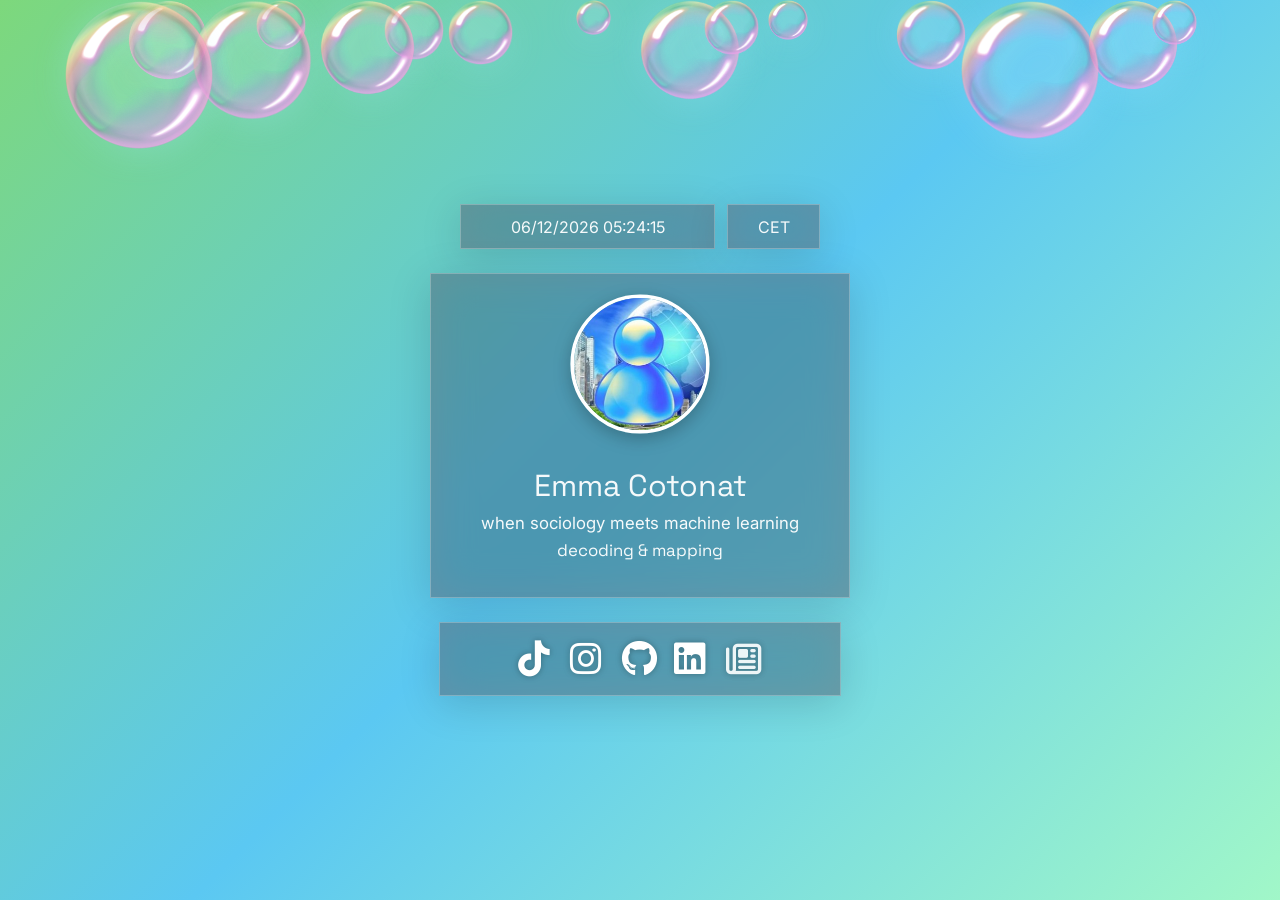
==== commit a030b9c4: "yeah" ====
--- a/index.html
+++ b/index.html
@@ -16,6 +16,24 @@
 </head>
 
 <body>
+  <!-- Burbujas estilo Frutiger Aero -->
+  <div class="bubbles-container">
+    <img src="bubble.png" alt="" class="bubble bubble-1">
+    <img src="bubble.png" alt="" class="bubble bubble-2">
+    <img src="bubble.png" alt="" class="bubble bubble-3">
+    <img src="bubble.png" alt="" class="bubble bubble-4">
+    <img src="bubble.png" alt="" class="bubble bubble-5">
+    <img src="bubble.png" alt="" class="bubble bubble-6">
+    <img src="bubble.png" alt="" class="bubble bubble-7">
+    <img src="bubble.png" alt="" class="bubble bubble-8">
+    <img src="bubble.png" alt="" class="bubble bubble-9">
+    <img src="bubble.png" alt="" class="bubble bubble-10">
+    <img src="bubble.png" alt="" class="bubble bubble-11">
+    <img src="bubble.png" alt="" class="bubble bubble-12">
+    <img src="bubble.png" alt="" class="bubble bubble-13">
+    <img src="bubble.png" alt="" class="bubble bubble-14">
+    <img src="bubble.png" alt="" class="bubble bubble-15">
+  </div>
 
   <main class="wrap">
 
--- a/style.css
+++ b/style.css
@@ -15,6 +15,8 @@
   background-size: 200% 200%;
   animation: gradientShift 4s ease infinite;
   min-height: 100vh;
+  position: relative;
+  overflow-x: hidden;
 }
 
 @keyframes gradientShift {
@@ -28,6 +30,371 @@
 
   100% {
     background-position: 0% 50%;
+  }
+}
+
+/* Burbujas estilo Frutiger Aero */
+.bubbles-container {
+  position: fixed;
+  top: 0;
+  left: 0;
+  width: 100%;
+  height: 100%;
+  pointer-events: none;
+  z-index: 0;
+  overflow: hidden;
+}
+
+.bubble {
+  position: absolute;
+  object-fit: contain;
+  filter: drop-shadow(0 4px 16px rgba(155, 231, 245, 0.4));
+}
+
+.bubble-1 {
+  width: 80px;
+  height: 80px;
+  left: 10%;
+  animation: floatBubble1 20s ease-in-out infinite;
+}
+
+.bubble-2 {
+  width: 60px;
+  height: 60px;
+  left: 30%;
+  animation: floatBubble2 25s ease-in-out infinite;
+}
+
+.bubble-3 {
+  width: 100px;
+  height: 100px;
+  left: 50%;
+  animation: floatBubble3 30s ease-in-out infinite;
+}
+
+.bubble-4 {
+  width: 70px;
+  height: 70px;
+  left: 70%;
+  animation: floatBubble4 22s ease-in-out infinite;
+}
+
+.bubble-5 {
+  width: 90px;
+  height: 90px;
+  left: 85%;
+  animation: floatBubble5 28s ease-in-out infinite;
+}
+
+.bubble-6 {
+  width: 50px;
+  height: 50px;
+  left: 20%;
+  animation: floatBubble6 24s ease-in-out infinite;
+}
+
+@keyframes floatBubble1 {
+
+  0%,
+  100% {
+    bottom: -100px;
+    transform: translateX(0) scale(1);
+  }
+
+  50% {
+    bottom: 110vh;
+    transform: translateX(50px) scale(1.1);
+  }
+}
+
+@keyframes floatBubble2 {
+
+  0%,
+  100% {
+    bottom: -100px;
+    transform: translateX(0) scale(1);
+  }
+
+  50% {
+    bottom: 110vh;
+    transform: translateX(-40px) scale(0.9);
+  }
+}
+
+@keyframes floatBubble3 {
+
+  0%,
+  100% {
+    bottom: -100px;
+    transform: translateX(0) scale(1);
+  }
+
+  50% {
+    bottom: 110vh;
+    transform: translateX(60px) scale(1.15);
+  }
+}
+
+@keyframes floatBubble4 {
+
+  0%,
+  100% {
+    bottom: -100px;
+    transform: translateX(0) scale(1);
+  }
+
+  50% {
+    bottom: 110vh;
+    transform: translateX(-50px) scale(1.05);
+  }
+}
+
+@keyframes floatBubble5 {
+
+  0%,
+  100% {
+    bottom: -100px;
+    transform: translateX(0) scale(1);
+  }
+
+  50% {
+    bottom: 110vh;
+    transform: translateX(45px) scale(0.95);
+  }
+}
+
+@keyframes floatBubble6 {
+
+  0%,
+  100% {
+    bottom: -100px;
+    transform: translateX(0) scale(1);
+  }
+
+  50% {
+    bottom: 110vh;
+    transform: translateX(-35px) scale(1.1);
+  }
+}
+
+/* Burbujas adicionales con diferentes direcciones y velocidades */
+.bubble-7 {
+  width: 120px;
+  height: 120px;
+  left: 15%;
+  animation: floatBubble7 35s ease-in-out infinite;
+}
+
+.bubble-8 {
+  width: 40px;
+  height: 40px;
+  left: 60%;
+  animation: floatBubble8 10s linear infinite;
+}
+
+.bubble-9 {
+  width: 140px;
+  height: 140px;
+  left: 75%;
+  animation: floatBubble9 40s ease-in-out infinite;
+}
+
+.bubble-10 {
+  width: 35px;
+  height: 35px;
+  left: 45%;
+  animation: floatBubble10 9s linear infinite;
+}
+
+.bubble-11 {
+  width: 95px;
+  height: 95px;
+  left: 25%;
+  animation: floatBubble11 28s ease-in-out infinite;
+}
+
+.bubble-12 {
+  width: 55px;
+  height: 55px;
+  left: 55%;
+  animation: floatBubble12 15s ease-in-out infinite;
+}
+
+.bubble-13 {
+  width: 150px;
+  height: 150px;
+  left: 5%;
+  animation: floatBubble13 45s ease-in-out infinite;
+}
+
+.bubble-14 {
+  width: 45px;
+  height: 45px;
+  left: 90%;
+  animation: floatBubble14 11s linear infinite;
+}
+
+.bubble-15 {
+  width: 65px;
+  height: 65px;
+  left: 35%;
+  animation: explodeBubble 8s ease-out infinite;
+}
+
+/* Burbujas que suben (abajo -> arriba) */
+@keyframes floatBubble7 {
+
+  0%,
+  100% {
+    bottom: -150px;
+    transform: translateX(0) scale(1);
+  }
+
+  50% {
+    bottom: 110vh;
+    transform: translateX(80px) scale(1.2);
+  }
+}
+
+@keyframes floatBubble8 {
+  0% {
+    bottom: -50px;
+    left: 60%;
+    transform: scale(1);
+  }
+
+  100% {
+    bottom: 110vh;
+    left: 65%;
+    transform: scale(1.1);
+  }
+}
+
+@keyframes floatBubble9 {
+
+  0%,
+  100% {
+    bottom: -150px;
+    transform: translateX(0) scale(1);
+  }
+
+  50% {
+    bottom: 110vh;
+    transform: translateX(-70px) scale(1.15);
+  }
+}
+
+@keyframes floatBubble10 {
+  0% {
+    bottom: -50px;
+    left: 45%;
+    transform: scale(1);
+  }
+
+  100% {
+    bottom: 110vh;
+    left: 50%;
+    transform: scale(1.05);
+  }
+}
+
+@keyframes floatBubble11 {
+
+  0%,
+  100% {
+    bottom: -100px;
+    transform: translateX(0) scale(1);
+  }
+
+  50% {
+    bottom: 110vh;
+    transform: translateX(60px) scale(1.1);
+  }
+}
+
+/* Burbujas que bajan (arriba -> abajo) */
+@keyframes floatBubble12 {
+  0% {
+    top: -100px;
+    left: 55%;
+    transform: scale(1);
+  }
+
+  100% {
+    top: 110vh;
+    left: 60%;
+    transform: scale(0.9);
+  }
+}
+
+/* Burbujas horizontales y diagonales */
+@keyframes floatBubble13 {
+
+  0%,
+  100% {
+    bottom: 30%;
+    left: -150px;
+    transform: scale(1);
+  }
+
+  50% {
+    bottom: 50%;
+    left: 110vw;
+    transform: scale(1.1);
+  }
+}
+
+@keyframes floatBubble14 {
+  0% {
+    top: 20%;
+    right: -50px;
+    transform: scale(1);
+  }
+
+  100% {
+    top: 70%;
+    right: 110vw;
+    transform: scale(1.05);
+  }
+}
+
+/* Burbuja que explota */
+@keyframes explodeBubble {
+  0% {
+    bottom: -100px;
+    left: 35%;
+    transform: scale(0.5) rotate(0deg);
+    opacity: 0;
+  }
+
+  20% {
+    opacity: 1;
+  }
+
+  40% {
+    bottom: 50%;
+    left: 40%;
+    transform: scale(1) rotate(180deg);
+    opacity: 1;
+  }
+
+  60% {
+    bottom: 55%;
+    left: 42%;
+    transform: scale(1.2) rotate(270deg);
+    opacity: 0.8;
+  }
+
+  80% {
+    transform: scale(2.5) rotate(360deg);
+    opacity: 0.3;
+  }
+
+  100% {
+    bottom: 60%;
+    left: 45%;
+    transform: scale(3) rotate(450deg);
+    opacity: 0;
   }
 }
 
@@ -234,6 +601,8 @@
   align-items: center;
   justify-content: center;
   gap: 12px;
+  position: relative;
+  z-index: 1;
 }
 
 /* Text sense negreta */
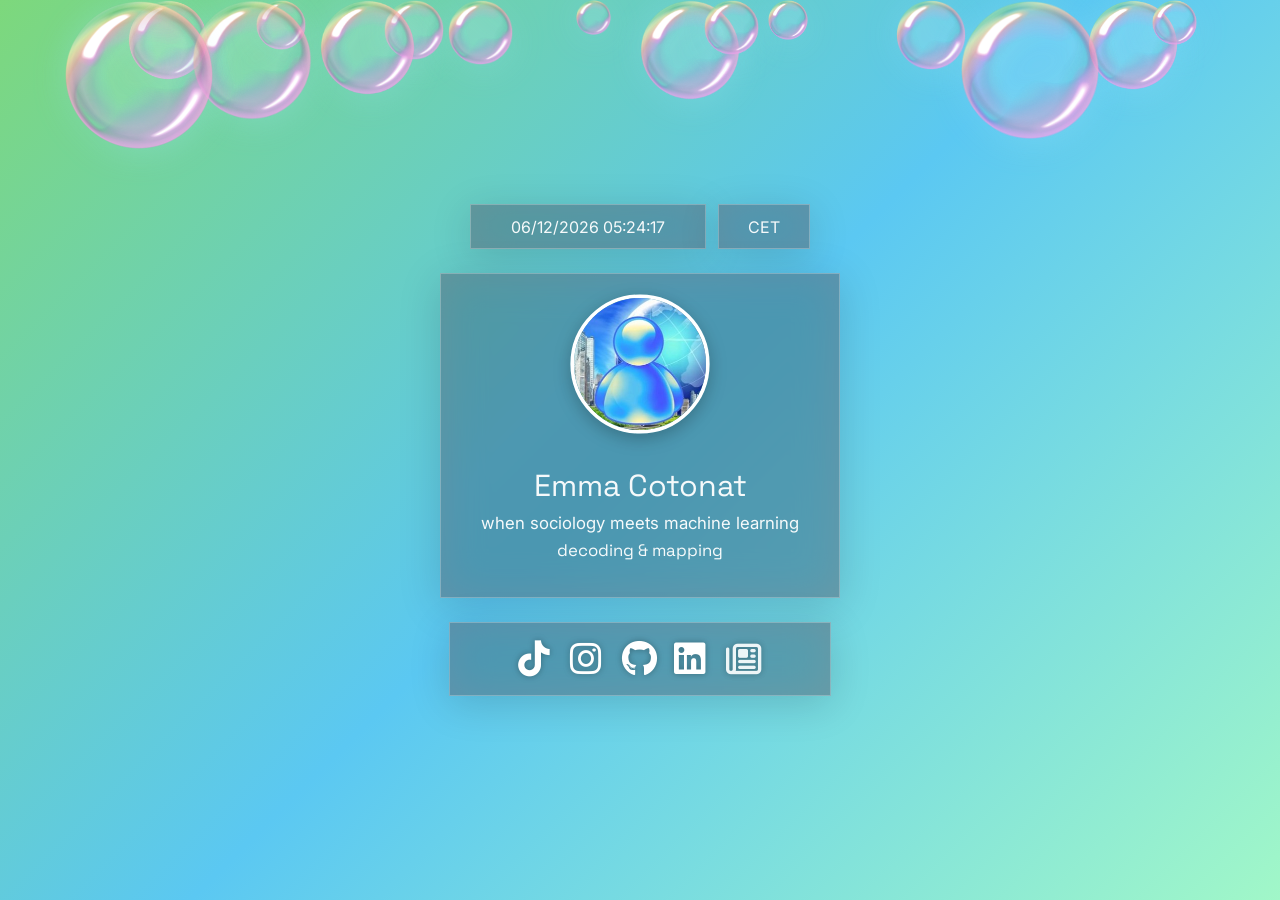
==== commit d2c6b96e: "bubble.png" ====
--- a/index.html
+++ b/index.html
@@ -5,6 +5,8 @@
   <meta charset="UTF-8" />
   <meta name="viewport" content="width=device-width, initial-scale=1" />
   <title>Emma Cotonat</title>
+  <link rel="icon" type="image/png" href="bubble.png" />
+
   <link rel="preconnect" href="https://fonts.googleapis.com">
   <link rel="preconnect" href="https://fonts.gstatic.com" crossorigin>
   <link
--- a/style.css
+++ b/style.css
@@ -553,11 +553,16 @@
 
 /* === AJUSTOS FINALS DEFINITIUS === */
 
-/* Igualar amplada dels blocs */
+/* Igualar amplada de todos los recuadros (340px más estrechos) */
+.topbar-container,
 .card,
 .socialbar {
-  width: 360px !important;
+  width: 340px !important;
   max-width: 90vw;
+}
+
+.card,
+.socialbar {
   background: rgba(100, 110, 125, 0.6);
   backdrop-filter: blur(20px) saturate(160%);
   -webkit-backdrop-filter: blur(20px) saturate(160%);
@@ -566,15 +571,13 @@
   border-radius: 0;
 }
 
-/* Los dos topbars juntos hacen 360px (280px fecha+hora + 12px gap + 68px CET = 360px) */
 .topbar-container {
-  width: 360px !important;
-  max-width: 90vw;
   align-items: stretch;
 }
 
+/* Los dos topbars juntos hacen 340px (260px fecha+hora + 12px gap + 68px CET = 340px) */
 .topbar-datetime {
-  width: 280px !important;
+  width: 260px !important;
   background: rgba(100, 110, 125, 0.6);
   backdrop-filter: blur(20px) saturate(160%);
   -webkit-backdrop-filter: blur(20px) saturate(160%);
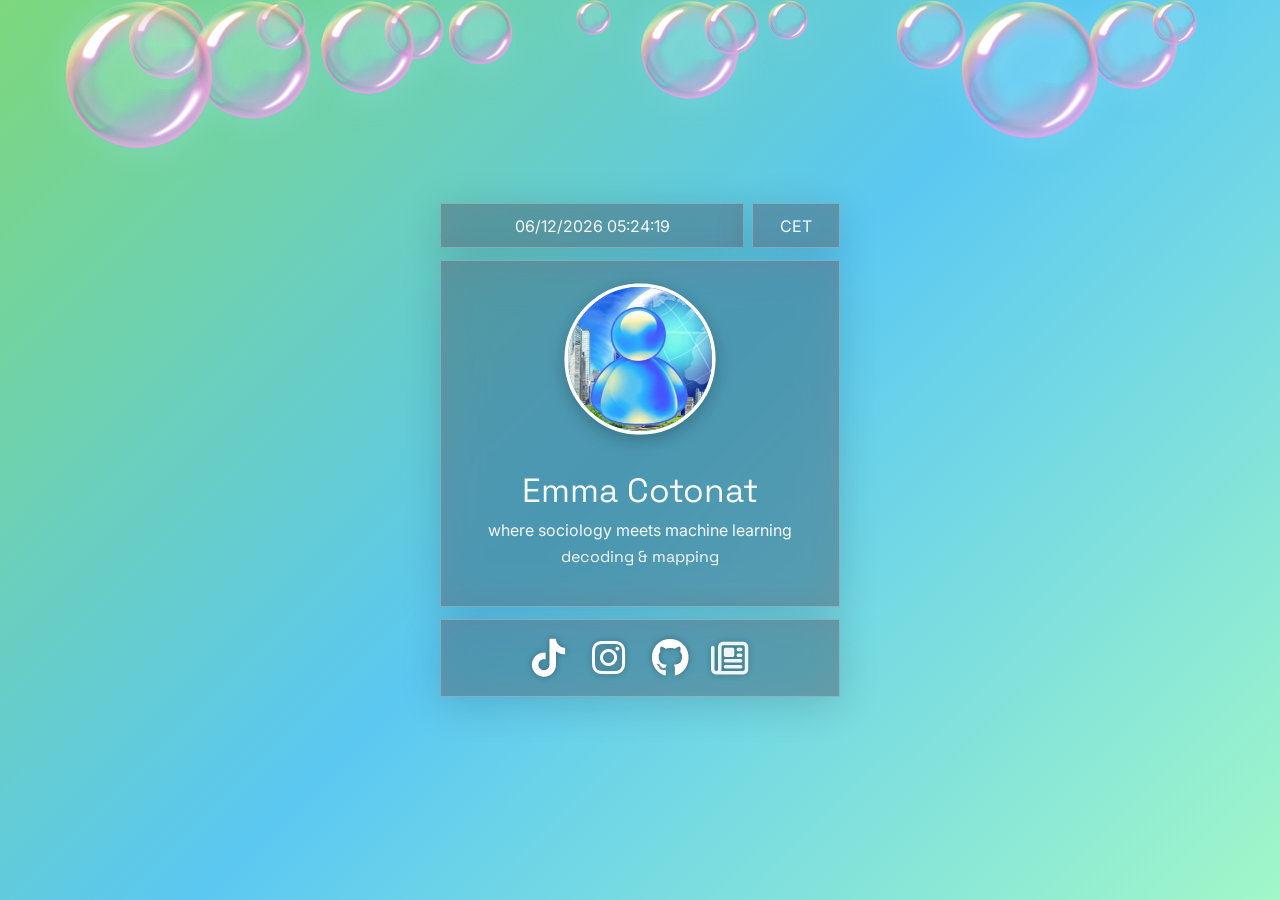
==== commit 6e0eb30d: "init" ====
--- a/index.html
+++ b/index.html
@@ -53,11 +53,26 @@
     <section class="card">
       <img src="profile.jpg" alt="Emma Cotonat" class="avatar" />
       <h1 class="title">Emma Cotonat</h1>
-      <p class="subtitle">when sociology meets machine learning</p>
-      <p class="subtitle line2">decoding & mapping</p>
+      <p class="subtitle">where sociology meets machine learning</p>
+      <p class="subtitle line2">decoding & mapping </p>
     </section>
 
-    <!-- BARRA D’ICONES -->
+    <!-- ENQUESTA -->
+    <section class="poll-container">
+      <p class="poll-question">Is it possible to debug society??</p>
+      <div class="poll-buttons">
+        <button class="poll-btn poll-btn-yes" id="poll-yes">yes</button>
+        <button class="poll-btn poll-btn-no" id="poll-no">no</button>
+      </div>
+      <div class="poll-results" id="poll-results" style="display: none;">
+        <div class="poll-result-bar">
+          <div class="poll-result-yes" id="poll-result-yes"></div>
+          <div class="poll-result-no" id="poll-result-no"></div>
+        </div>
+      </div>
+    </section>
+
+    <!-- BARRA D'ICONES -->
     <section class="socialbar">
       <nav class="socials">
         <!-- <a href="https://www.youtube.com/@emmacotonat" target="_blank" aria-label="YouTube">
@@ -76,10 +91,6 @@
           <i class="fa-brands fa-github ico"></i>
         </a>
 
-        <a href="https://www.linkedin.com/in/emma-cotonat/" target="_blank" aria-label="LinkedIn">
-          <i class="fa-brands fa-linkedin ico"></i>
-        </a>
-
         <a href="https://emmacotonat.folio.uoc.edu/?lang=ca" target="_blank" aria-label="UOC">
           <i class="fa-regular fa-newspaper ico ico-uoc"></i>
         </a>
--- a/style.css
+++ b/style.css
@@ -410,8 +410,8 @@
 /* TOPBAR CONTAINER */
 .topbar-container {
   display: flex;
-  gap: 12px;
-  align-items: center;
+  gap: 8px;
+  align-items: stretch;
   justify-content: center;
 }
 
@@ -462,7 +462,7 @@
 
 .subtitle {
   margin: 0.2rem 0;
-  font-size: 1.05rem;
+  font-size: 0.9rem;
   text-shadow: 0 0 4px rgba(0, 0, 0, 0.4);
 }
 
@@ -480,7 +480,7 @@
 
 .socials {
   display: flex;
-  gap: 16px;
+  gap: 24px;
   justify-content: center;
   align-items: center;
 }
@@ -525,8 +525,9 @@
 }
 
 
+/* Eliminar márgenes automáticos y usar gap consistente */
 .wrap>*+* {
-  margin-top: 12px;
+  margin-top: 0;
 }
 
 .wrap {
@@ -535,7 +536,9 @@
   flex-direction: column;
   align-items: center;
   justify-content: center;
-  gap: 24px;
+  gap: 12px;
+  padding: 20px;
+  box-sizing: border-box;
 }
 
 body,
@@ -553,47 +556,60 @@
 
 /* === AJUSTOS FINALS DEFINITIUS === */
 
-/* Igualar amplada de todos los recuadros (340px más estrechos) */
-.topbar-container,
+/* Estandarizar estilos de bordes y fondos para todos los componentes */
 .card,
-.socialbar {
-  width: 340px !important;
-  max-width: 90vw;
-}
-
-.card,
-.socialbar {
+.socialbar,
+.topbar-datetime,
+.topbar-cet,
+.poll-container {
   background: rgba(100, 110, 125, 0.6);
   backdrop-filter: blur(20px) saturate(160%);
   -webkit-backdrop-filter: blur(20px) saturate(160%);
   border: 1px solid rgba(255, 255, 255, 0.25);
   box-shadow: 0 8px 40px rgba(0, 0, 0, 0.15);
   border-radius: 0;
-}
-
+  box-sizing: border-box;
+}
+
+/* Igualar ancho de todos los componentes principales (340px) */
+.card,
+.socialbar,
+.poll-container {
+  width: 340px !important;
+  max-width: 90vw;
+}
+
+/* Topbar container con gap para separar los recuadros */
 .topbar-container {
+  display: flex;
+  gap: 8px;
   align-items: stretch;
-}
-
-/* Los dos topbars juntos hacen 340px (260px fecha+hora + 12px gap + 68px CET = 340px) */
+  justify-content: center;
+  width: fit-content;
+  max-width: 90vw;
+  box-sizing: border-box;
+  background: transparent;
+  border: none;
+}
+
+/* Ajustar anchos considerando el gap (340px total - 8px gap = 332px para los dos recuadros) */
 .topbar-datetime {
-  width: 260px !important;
-  background: rgba(100, 110, 125, 0.6);
-  backdrop-filter: blur(20px) saturate(160%);
-  -webkit-backdrop-filter: blur(20px) saturate(160%);
-  border: 1px solid rgba(255, 255, 255, 0.25);
-  box-shadow: 0 8px 40px rgba(0, 0, 0, 0.15);
-  border-radius: 0;
+  width: 256px !important;
+  flex-shrink: 0;
+  box-sizing: border-box;
 }
 
 .topbar-cet {
-  width: 68px !important;
-  background: rgba(100, 110, 125, 0.6);
-  backdrop-filter: blur(20px) saturate(160%);
-  -webkit-backdrop-filter: blur(20px) saturate(160%);
-  border: 1px solid rgba(255, 255, 255, 0.25);
-  box-shadow: 0 8px 40px rgba(0, 0, 0, 0.15);
-  border-radius: 0;
+  width: 76px !important;
+  flex-shrink: 0;
+  box-sizing: border-box;
+}
+
+/* Eliminar márgenes y paddings inconsistentes */
+.topbar-datetime,
+.topbar-cet {
+  margin: 0;
+  padding: .7rem 1.2rem;
 }
 
 /* Centrar verticalment */
@@ -638,4 +654,192 @@
 .socials a:hover .ico {
   transform: scale(1.12);
   filter: drop-shadow(0 0 6px rgba(255, 255, 255, 0.7));
+}
+
+/* ENQUESTA */
+.poll-container {
+  padding: 0.6rem 1.4rem 1rem 1.4rem;
+  text-align: center;
+  display: none;
+  /* Oculto - cambiar a 'flex' para activar */
+  flex-direction: column;
+  align-items: center;
+  gap: 0.4rem;
+}
+
+.poll-question {
+  margin: 0;
+  font-size: 0.9rem;
+  color: rgba(255, 255, 255, 0.95);
+  font-weight: 400;
+  font-family: Inter, system-ui, sans-serif;
+  text-shadow: 0 0 4px rgba(0, 0, 0, 0.4);
+}
+
+.poll-buttons {
+  display: flex;
+  gap: 8px;
+  width: 100%;
+  justify-content: center;
+}
+
+.poll-btn {
+  flex: 1;
+  height: 20px;
+  padding: 0;
+  border: 1px solid rgba(255, 255, 255, 0.3);
+  border-radius: 10px;
+  background: linear-gradient(135deg, rgba(199, 255, 225, 0.25) 0%, rgba(155, 231, 245, 0.25) 50%, rgba(91, 200, 242, 0.25) 100%);
+  backdrop-filter: blur(10px) saturate(180%);
+  -webkit-backdrop-filter: blur(10px) saturate(180%);
+  color: rgba(255, 255, 255, 0.95);
+  font-size: 0.7rem;
+  font-weight: 400;
+  font-family: Inter, system-ui, sans-serif;
+  cursor: pointer;
+  transition: all 0.3s ease;
+  text-transform: lowercase;
+  box-shadow: 0 4px 16px rgba(0, 0, 0, 0.1), inset 0 1px 0 rgba(255, 255, 255, 0.2);
+  display: flex;
+  align-items: center;
+  justify-content: center;
+  box-sizing: border-box;
+  line-height: 1;
+}
+
+.poll-btn:hover {
+  transform: translateY(-1px);
+  box-shadow: 0 6px 20px rgba(0, 0, 0, 0.15), inset 0 1px 0 rgba(255, 255, 255, 0.3);
+  background: linear-gradient(135deg, rgba(199, 255, 225, 0.35) 0%, rgba(155, 231, 245, 0.35) 50%, rgba(91, 200, 242, 0.35) 100%);
+  filter: drop-shadow(0 4px 12px rgba(155, 231, 245, 0.25));
+}
+
+.poll-btn:active {
+  transform: translateY(0);
+  box-shadow: 0 2px 8px rgba(0, 0, 0, 0.1), inset 0 1px 0 rgba(255, 255, 255, 0.2);
+}
+
+.poll-btn:hover {
+  background: linear-gradient(135deg, rgba(199, 255, 225, 0.35) 0%, rgba(155, 231, 245, 0.35) 50%, rgba(91, 200, 242, 0.35) 100%);
+  filter: drop-shadow(0 4px 12px rgba(155, 231, 245, 0.25));
+}
+
+.poll-results {
+  width: 100%;
+  margin-top: 0;
+  display: flex;
+  gap: 8px;
+  justify-content: center;
+}
+
+.poll-result-bar {
+  display: flex;
+  width: 100%;
+  height: 20px;
+  padding: 0;
+  border: 1px solid rgba(255, 255, 255, 0.3);
+  border-radius: 10px;
+  overflow: hidden;
+  margin-bottom: 0;
+  background: linear-gradient(135deg, rgba(199, 255, 225, 0.25) 0%, rgba(155, 231, 245, 0.25) 50%, rgba(91, 200, 242, 0.25) 100%);
+  backdrop-filter: blur(10px) saturate(180%);
+  -webkit-backdrop-filter: blur(10px) saturate(180%);
+  box-shadow: 0 4px 16px rgba(0, 0, 0, 0.1), inset 0 1px 0 rgba(255, 255, 255, 0.2);
+  box-sizing: border-box;
+  line-height: 1;
+}
+
+.poll-result-yes {
+  background: linear-gradient(135deg, rgba(168, 224, 99, 0.3) 0%, rgba(145, 220, 110, 0.25) 30%, rgba(125, 216, 124, 0.2) 60%, rgba(115, 217, 165, 0.15) 85%, rgba(105, 217, 185, 0.1) 100%);
+  height: 100%;
+  transition: width 0.5s ease;
+  display: flex;
+  align-items: center;
+  justify-content: center;
+  color: rgba(255, 255, 255, 0.95);
+  font-size: 0.7rem;
+  font-family: Inter, system-ui, sans-serif;
+  font-weight: 400;
+  text-transform: lowercase;
+  border-radius: 10px 0 0 10px;
+  line-height: 1;
+}
+
+.poll-result-no {
+  background: transparent;
+  height: 100%;
+  transition: width 0.5s ease;
+  display: flex;
+  align-items: center;
+  justify-content: center;
+  color: rgba(255, 255, 255, 0.95);
+  font-size: 0.7rem;
+  font-family: Inter, system-ui, sans-serif;
+  font-weight: 400;
+  text-transform: lowercase;
+  border-radius: 0 10px 10px 0;
+  line-height: 1;
+}
+
+/* Ajuste moderado de tamaño en ordenador */
+@media (min-width: 768px) {
+
+  .card,
+  .socialbar,
+  .poll-container,
+  .topbar-container {
+    width: 400px !important;
+    max-width: 90vw;
+  }
+
+  .topbar-datetime {
+    width: 304px !important;
+  }
+
+  .topbar-cet {
+    width: 88px !important;
+  }
+
+  /* Aumentar tipografía moderadamente */
+  .title {
+    font-size: 2.1rem;
+  }
+
+  .subtitle {
+    font-size: 1rem;
+  }
+
+  .poll-question {
+    font-size: 1rem;
+  }
+
+  /* Aumentar avatar moderadamente */
+  .avatar {
+    width: 120px;
+    height: 120px;
+  }
+
+  /* Aumentar padding moderadamente */
+  .card {
+    padding: 2.2rem 2rem;
+  }
+
+  .socialbar {
+    padding: 20px 22px;
+  }
+
+  .poll-container {
+    padding: 0.7rem 1.6rem 1.1rem 1.6rem;
+  }
+
+  /* Mantener iconos */
+  .ico {
+    width: 38px;
+    height: 38px;
+    font-size: 38px;
+  }
+
+  .socials {
+    gap: 24px;
+  }
 }
